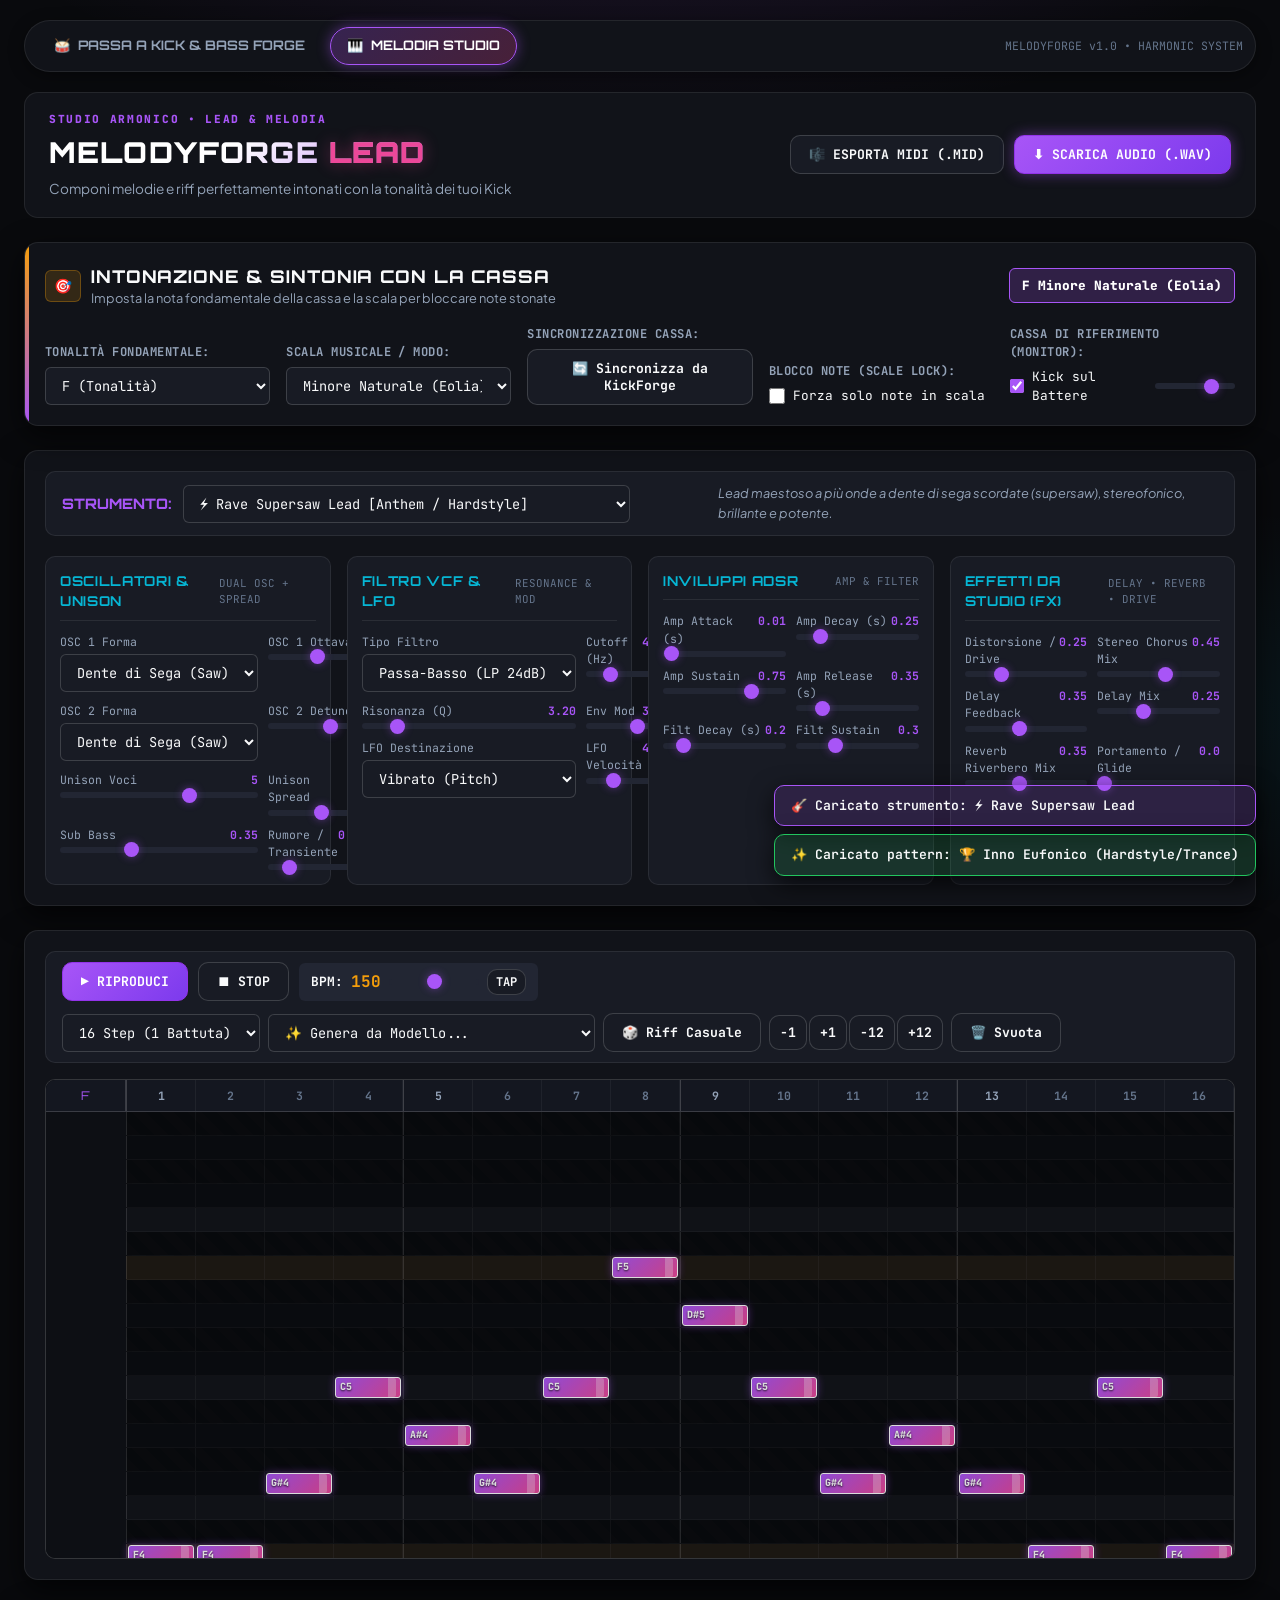
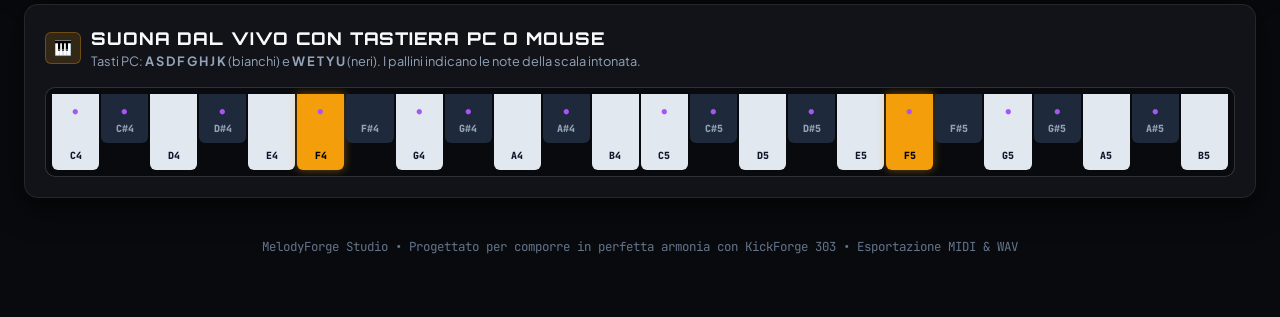
==== melodia/index.html @ 1dca4da7 "Aggiunta cartella melodia: MelodyForge Studio per melodie intonate ai kick con piano roll, simulator" ====
<!DOCTYPE html>
<html lang="it">
<head>
  <meta charset="UTF-8">
  <meta name="viewport" content="width=device-width, initial-scale=1.0">
  <title>MelodyForge Studio - Melodie Intonate ai Kick, Synth & Piano Roll</title>
  <meta name="description" content="Sintetizzatore polifonico, piano roll e generatore di melodie perfettamente intonate ai colpi di cassa (Kick) per Hardstyle, Techno, Acid e Trance.">

  <!-- Google Fonts: Plus Jakarta Sans, JetBrains Mono, Orbitron -->
  <link rel="preconnect" href="https://fonts.googleapis.com">
  <link rel="preconnect" href="https://fonts.gstatic.com" crossorigin>
  <link href="https://fonts.googleapis.com/css2?family=JetBrains+Mono:wght@400;500;700;800&family=Orbitron:wght@600;800;900&family=Plus+Jakarta+Sans:wght@400;500;600;700;800&display=swap" rel="stylesheet">

  <link rel="stylesheet" href="style.css">
</head>
<body>
  <div class="app-wrapper">

    <!-- ============================================== -->
    <!-- STUDIO NAVIGATION BAR (COMMUTATORE AMBIENTI)   -->
    <!-- ============================================== -->
    <nav class="studio-nav-bar">
      <div class="studio-nav-links">
        <a href="../index.html" class="studio-nav-tab" title="Torna allo studio per creare e scolpire casse e linee di basso">
          <span>🥁</span> PASSA A KICK & BASS FORGE
        </a>
        <a href="index.html" class="studio-nav-tab active" title="Studio melodia e armonia corrente">
          <span>🎹</span> MELODIA STUDIO
        </a>
      </div>
      <span class="studio-nav-tag">MELODYFORGE v1.0 • HARMONIC SYSTEM</span>
    </nav>

    <!-- ============================================== -->
    <!-- INTESTAZIONE PRINCIPALE & AZIONI               -->
    <!-- ============================================== -->
    <header class="top-header">
      <div class="brand-section">
        <div class="brand-badge">STUDIO ARMONICO • LEAD & MELODIA</div>
        <h1 class="brand-title">MELODYFORGE <span class="highlight-lead">LEAD</span></h1>
        <span class="brand-subtitle">Componi melodie e riff perfettamente intonati con la tonalità dei tuoi Kick</span>
      </div>

      <div class="header-actions">
        <button id="export-midi-btn" class="btn btn-secondary" title="Scarica il file .mid per trascinarlo dentro Ableton, FL Studio, Logic o Cubase">
          <span class="btn-icon">🎼</span> ESPORTA MIDI (.MID)
        </button>
        <button id="export-wav-btn" class="btn btn-primary btn-glow" title="Rendering audio ad alta definizione del loop melodico">
          <span class="btn-icon">⬇</span> SCARICA AUDIO (.WAV)
        </button>
      </div>
    </header>

    <!-- ============================================== -->
    <!-- PANNELLO ARMONIA & INTONAZIONE CASSA           -->
    <!-- ============================================== -->
    <section class="harmony-card">
      <div class="card-header-row">
        <div class="card-title-group">
          <span class="section-icon-badge">🎯</span>
          <div>
            <h2 class="section-title">INTONAZIONE & SINTONIA CON LA CASSA</h2>
            <p class="section-sub">Imposta la nota fondamentale della cassa e la scala per bloccare note stonate</p>
          </div>
        </div>

        <div id="current-tuning-badge" class="badge-highlight">
          Fa (F) Minore Naturale
        </div>
      </div>

      <div class="harmony-grid">
        <div class="control-field">
          <label class="control-label" for="melody-root-select">Tonalità Fondamentale:</label>
          <select id="melody-root-select" class="select-input" aria-label="Tonalità fondamentale"></select>
        </div>

        <div class="control-field">
          <label class="control-label" for="melody-scale-select">Scala Musicale / Modo:</label>
          <select id="melody-scale-select" class="select-input" aria-label="Scala musicale"></select>
        </div>

        <div class="control-field">
          <label class="control-label">Sincronizzazione Cassa:</label>
          <button id="sync-kick-btn" class="btn btn-secondary" title="Legge automaticamente la tonalità e il BPM dall'ultima cassa usata in KickForge">
            🔄 Sincronizza da KickForge
          </button>
        </div>

        <div class="control-field">
          <label class="control-label">Blocco Note (Scale Lock):</label>
          <label class="toggle-label">
            <input type="checkbox" id="scale-lock-toggle" class="toggle-checkbox">
            Forza solo note in scala
          </label>
        </div>

        <div class="control-field">
          <label class="control-label">Cassa di Riferimento (Monitor):</label>
          <div style="display:flex; align-items:center; gap:12px;">
            <label class="toggle-label" title="Suona un colpo di cassa intonato sul battere per testare il groove">
              <input type="checkbox" id="kick-ref-toggle" class="toggle-checkbox" checked>
              Kick sul Battere
            </label>
            <input type="range" id="kick-ref-vol" class="range-slider" min="0" max="1" step="0.05" value="0.75" style="width: 80px;" title="Volume cassa di prova">
          </div>
        </div>
      </div>
    </section>

    <!-- ============================================== -->
    <!-- RACK STRUMENTO & SOUND DESIGN (DSP)            -->
    <!-- ============================================== -->
    <section class="synth-rack-card">
      <div class="preset-banner">
        <div class="preset-selector-group">
          <span style="font-family: var(--font-brand); font-size: 0.9rem; font-weight:800; color:var(--accent-melody);">STRUMENTO:</span>
          <select id="melody-instrument-select" class="select-input" style="min-width: 260px;"></select>
        </div>
        <p id="instrument-description" class="instrument-desc">Caricamento caratteristiche timbriche dello strumento...</p>
      </div>

      <div class="rack-modules-grid">
        <!-- MODULO 1: OSCILLATORI & UNISON -->
        <div class="module-card">
          <div class="module-header">
            <span class="module-title">OSCILLATORI & UNISON</span>
            <span class="module-tag">DUAL OSC + SPREAD</span>
          </div>

          <div class="knob-grid">
            <div class="slider-group">
              <div class="slider-label-row">
                <span>OSC 1 Forma</span>
              </div>
              <select id="osc1-wave" class="select-input">
                <option value="sawtooth">Dente di Sega (Saw)</option>
                <option value="square">Quadra (Square)</option>
                <option value="triangle">Triangolare</option>
                <option value="sine">Sinusoidale</option>
              </select>
            </div>

            <div class="slider-group">
              <div class="slider-label-row">
                <span>OSC 1 Ottava</span>
                <span id="osc1-octave-val" class="slider-val">0</span>
              </div>
              <input type="range" id="osc1-octave" class="range-slider" min="-2" max="2" step="1" value="0">
            </div>

            <div class="slider-group">
              <div class="slider-label-row">
                <span>OSC 2 Forma</span>
              </div>
              <select id="osc2-wave" class="select-input">
                <option value="sawtooth">Dente di Sega (Saw)</option>
                <option value="square" selected>Quadra (Square)</option>
                <option value="triangle">Triangolare</option>
                <option value="sine">Sinusoidale</option>
              </select>
            </div>

            <div class="slider-group">
              <div class="slider-label-row">
                <span>OSC 2 Detune</span>
                <span id="osc2-detune-val" class="slider-val">7</span>
              </div>
              <input type="range" id="osc2-detune" class="range-slider" min="-25" max="25" step="1" value="7">
            </div>

            <div class="slider-group">
              <div class="slider-label-row">
                <span>Unison Voci</span>
                <span id="unison-voices-val" class="slider-val">3</span>
              </div>
              <input type="range" id="unison-voices" class="range-slider" min="1" max="7" step="1" value="3">
            </div>

            <div class="slider-group">
              <div class="slider-label-row">
                <span>Unison Spread</span>
                <span id="unison-detune-val" class="slider-val">18</span>
              </div>
              <input type="range" id="unison-detune" class="range-slider" min="0" max="40" step="1" value="18">
            </div>

            <div class="slider-group">
              <div class="slider-label-row">
                <span>Sub Bass</span>
                <span id="sub-level-val" class="slider-val">0.3</span>
              </div>
              <input type="range" id="sub-level" class="range-slider" min="0" max="1" step="0.05" value="0.3">
            </div>

            <div class="slider-group">
              <div class="slider-label-row">
                <span>Rumore / Transiente</span>
                <span id="noise-level-val" class="slider-val">0.04</span>
              </div>
              <input type="range" id="noise-level" class="range-slider" min="0" max="0.3" step="0.01" value="0.04">
            </div>
          </div>
        </div>

        <!-- MODULO 2: FILTRO VCF & MODULAZIONE -->
        <div class="module-card">
          <div class="module-header">
            <span class="module-title">FILTRO VCF & LFO</span>
            <span class="module-tag">RESONANCE & MOD</span>
          </div>

          <div class="knob-grid">
            <div class="slider-group">
              <div class="slider-label-row">
                <span>Tipo Filtro</span>
              </div>
              <select id="filter-type" class="select-input">
                <option value="lowpass">Passa-Basso (LP 24dB)</option>
                <option value="bandpass">Passa-Banda (BP)</option>
                <option value="highpass">Passa-Alto (HP)</option>
              </select>
            </div>

            <div class="slider-group">
              <div class="slider-label-row">
                <span>Cutoff (Hz)</span>
                <span id="filter-cutoff-val" class="slider-val">3500</span>
              </div>
              <input type="range" id="filter-cutoff" class="range-slider" min="100" max="16000" step="100" value="3500">
            </div>

            <div class="slider-group">
              <div class="slider-label-row">
                <span>Risonanza (Q)</span>
                <span id="filter-resonance-val" class="slider-val">3.0</span>
              </div>
              <input type="range" id="filter-resonance" class="range-slider" min="0.5" max="18" step="0.5" value="3.0">
            </div>

            <div class="slider-group">
              <div class="slider-label-row">
                <span>Env Mod</span>
                <span id="filter-env-amt-val" class="slider-val">3000</span>
              </div>
              <input type="range" id="filter-env-amt" class="range-slider" min="-6000" max="8000" step="200" value="3000">
            </div>

            <div class="slider-group">
              <div class="slider-label-row">
                <span>LFO Destinazione</span>
              </div>
              <select id="lfo-target" class="select-input">
                <option value="pitch">Vibrato (Pitch)</option>
                <option value="cutoff">Filtro Cutoff (Wah)</option>
                <option value="amp">Tremolo (Ampiezza)</option>
                <option value="none">Spento (Nessuno)</option>
              </select>
            </div>

            <div class="slider-group">
              <div class="slider-label-row">
                <span>LFO Velocità</span>
                <span id="lfo-rate-val" class="slider-val">4.5</span>
              </div>
              <input type="range" id="lfo-rate" class="range-slider" min="0.2" max="15" step="0.2" value="4.5">
            </div>
          </div>
        </div>

        <!-- MODULO 3: INVILUPPI ADSR -->
        <div class="module-card">
          <div class="module-header">
            <span class="module-title">INVILUPPI ADSR</span>
            <span class="module-tag">AMP & FILTER</span>
          </div>

          <div class="knob-grid">
            <div class="slider-group">
              <div class="slider-label-row">
                <span>Amp Attack (s)</span>
                <span id="amp-attack-val" class="slider-val">0.005</span>
              </div>
              <input type="range" id="amp-attack" class="range-slider" min="0.001" max="1.0" step="0.005" value="0.005">
            </div>

            <div class="slider-group">
              <div class="slider-label-row">
                <span>Amp Decay (s)</span>
                <span id="amp-decay-val" class="slider-val">0.25</span>
              </div>
              <input type="range" id="amp-decay" class="range-slider" min="0.02" max="1.5" step="0.02" value="0.25">
            </div>

            <div class="slider-group">
              <div class="slider-label-row">
                <span>Amp Sustain</span>
                <span id="amp-sustain-val" class="slider-val">0.7</span>
              </div>
              <input type="range" id="amp-sustain" class="range-slider" min="0" max="1" step="0.05" value="0.7">
            </div>

            <div class="slider-group">
              <div class="slider-label-row">
                <span>Amp Release (s)</span>
                <span id="amp-release-val" class="slider-val">0.35</span>
              </div>
              <input type="range" id="amp-release" class="range-slider" min="0.02" max="2.0" step="0.05" value="0.35">
            </div>

            <div class="slider-group">
              <div class="slider-label-row">
                <span>Filt Decay (s)</span>
                <span id="filt-decay-val" class="slider-val">0.2</span>
              </div>
              <input type="range" id="filt-decay" class="range-slider" min="0.02" max="1.5" step="0.02" value="0.2">
            </div>

            <div class="slider-group">
              <div class="slider-label-row">
                <span>Filt Sustain</span>
                <span id="filt-sustain-val" class="slider-val">0.3</span>
              </div>
              <input type="range" id="filt-sustain" class="range-slider" min="0" max="1" step="0.05" value="0.3">
            </div>
          </div>
        </div>

        <!-- MODULO 4: FX RACK DA STUDIO -->
        <div class="module-card">
          <div class="module-header">
            <span class="module-title">EFFETTI DA STUDIO (FX)</span>
            <span class="module-tag">DELAY • REVERB • DRIVE</span>
          </div>

          <div class="knob-grid">
            <div class="slider-group">
              <div class="slider-label-row">
                <span>Distorsione / Drive</span>
                <span id="dist-drive-val" class="slider-val">0.2</span>
              </div>
              <input type="range" id="dist-drive" class="range-slider" min="0" max="0.9" step="0.05" value="0.2">
            </div>

            <div class="slider-group">
              <div class="slider-label-row">
                <span>Stereo Chorus Mix</span>
                <span id="chorus-mix-val" class="slider-val">0.35</span>
              </div>
              <input type="range" id="chorus-mix" class="range-slider" min="0" max="0.8" step="0.05" value="0.35">
            </div>

            <div class="slider-group">
              <div class="slider-label-row">
                <span>Delay Feedback</span>
                <span id="delay-feedback-val" class="slider-val">0.35</span>
              </div>
              <input type="range" id="delay-feedback" class="range-slider" min="0" max="0.8" step="0.05" value="0.35">
            </div>

            <div class="slider-group">
              <div class="slider-label-row">
                <span>Delay Mix</span>
                <span id="delay-mix-val" class="slider-val">0.25</span>
              </div>
              <input type="range" id="delay-mix" class="range-slider" min="0" max="0.7" step="0.05" value="0.25">
            </div>

            <div class="slider-group">
              <div class="slider-label-row">
                <span>Reverb Riverbero Mix</span>
                <span id="reverb-mix-val" class="slider-val">0.3</span>
              </div>
              <input type="range" id="reverb-mix" class="range-slider" min="0" max="0.8" step="0.05" value="0.3">
            </div>

            <div class="slider-group">
              <div class="slider-label-row">
                <span>Portamento / Glide</span>
                <span id="glide-time-val" class="slider-val">0.0</span>
              </div>
              <input type="range" id="glide-time" class="range-slider" min="0" max="0.15" step="0.01" value="0.0">
            </div>
          </div>
        </div>
      </div>
    </section>

    <!-- ============================================== -->
    <!-- PIANO ROLL STUDIO & SEQUENCER                  -->
    <!-- ============================================== -->
    <section class="pianoroll-card">
      <div class="sequencer-toolbar">
        <div class="transport-controls">
          <button id="melody-play-btn" class="btn btn-primary" title="Avvia o metti in pausa la riproduzione del loop">
            <span class="btn-icon">▶</span> RIPRODUCI
          </button>
          <button id="melody-stop-btn" class="btn btn-secondary" title="Ferma la riproduzione e resetta il cursore all'inizio">
            <span class="btn-icon">⏹</span> STOP
          </button>

          <div class="bpm-badge-box">
            <span>BPM:</span>
            <span id="melody-bpm-display" class="bpm-number">150</span>
            <input type="range" id="melody-bpm-input" class="range-slider" min="60" max="240" step="1" value="150" style="width: 90px;">
            <button id="tap-tempo-btn" class="btn btn-secondary" style="padding:4px 8px; font-size:0.75rem;" title="Clicca a ritmo per impostare il tempo">TAP</button>
          </div>
        </div>

        <div class="tools-group">
          <select id="steps-selector" class="select-input" title="Durata del pattern">
            <option value="16">16 Step (1 Battuta)</option>
            <option value="32">32 Step (2 Battute)</option>
          </select>

          <select id="melody-template-select" class="select-input" title="Carica pattern melodici intonati">
            <option value="">✨ Genera da Modello...</option>
            <option value="euphoric_anthem">🏆 Inno Eufonico (Hardstyle/Trance)</option>
            <option value="dark_techno_riff">⚡ Riff Dark Techno Ipnotico</option>
            <option value="cyberpunk_arp">🌆 Arpeggio Cyberpunk Drive</option>
            <option value="acid_hook">🧪 Hook Acido 303 Groove</option>
            <option value="ambient_harmony">🌌 Accordo Sostenuto</option>
          </select>

          <button id="random-melody-btn" class="btn btn-secondary" title="Genera un nuovo riff casuale rigorosamente in scala">
            🎲 Riff Casuale
          </button>

          <div style="display:flex; gap:2px;">
            <button class="btn btn-secondary" data-transpose="-1" title="Trasponi di -1 semitono" style="padding:8px 10px;">-1</button>
            <button class="btn btn-secondary" data-transpose="1" title="Trasponi di +1 semitono" style="padding:8px 10px;">+1</button>
            <button class="btn btn-secondary" data-transpose="-12" title="Trasponi un'ottava sotto" style="padding:8px 10px;">-12</button>
            <button class="btn btn-secondary" data-transpose="12" title="Trasponi un'ottava sopra" style="padding:8px 10px;">+12</button>
          </div>

          <button id="clear-melody-btn" class="btn btn-secondary" title="Cancella tutte le note">
            🗑️ Svuota
          </button>
        </div>
      </div>

      <!-- Area Piano Roll Interattiva -->
      <div class="pianoroll-outer-scroll">
        <div id="pianoroll-container"></div>
      </div>
    </section>

    <!-- ============================================== -->
    <!-- TASTIERA VIRTUALE INTERATTIVA (LIVE JAMMING)   -->
    <!-- ============================================== -->
    <section class="virtual-keyboard-card">
      <div class="card-header-row">
        <div class="card-title-group">
          <span class="section-icon-badge">🎹</span>
          <div>
            <h3 class="section-title">SUONA DAL VIVO CON TASTIERA PC O MOUSE</h3>
            <p class="section-sub">Tasti PC: <b>A S D F G H J K</b> (bianchi) e <b>W E T Y U</b> (neri). I pallini indicano le note della scala intonata.</p>
          </div>
        </div>
      </div>

      <div id="virtual-keyboard-container"></div>
    </section>

    <!-- Footer -->
    <footer class="studio-footer">
      MelodyForge Studio • Progettato per comporre in perfetta armonia con KickForge 303 • Esportazione MIDI & WAV
    </footer>
  </div>

  <!-- Toast Container -->
  <div id="toast-container"></div>

  <!-- Script Modulare dell'App Melodia -->
  <script type="module" src="js/melody-app.js"></script>
</body>
</html>
---- melodia/style.css ----
/* ==========================================================================
   MELODYFORGE STUDIO - DESIGN SYSTEM & STYLESHEET
   Sintetizzatore Melodico Polifonico & Piano Roll Intonato con i Kick
   ========================================================================== */

:root {
  /* Palette Principale */
  --bg-core: #090a0d;
  --bg-surface-1: #111319;
  --bg-surface-2: #181b24;
  --bg-surface-3: #222633;
  --bg-surface-active: #2d3345;

  --border-subtle: rgba(255, 255, 255, 0.08);
  --border-medium: rgba(255, 255, 255, 0.16);
  --border-highlight: rgba(255, 255, 255, 0.3);

  /* Accenti Melodia & Sintesi */
  --accent-melody: #a855f7;       /* Viola Melodia */
  --accent-melody-glow: rgba(168, 85, 247, 0.45);
  --accent-cyan: #06b6d4;         /* Ciano Armonia / Sub */
  --accent-cyan-glow: rgba(6, 182, 212, 0.45);
  --accent-pink: #ec4899;         /* Magenta Lead / Synth */
  --accent-pink-glow: rgba(236, 72, 153, 0.45);
  --accent-amber: #f59e0b;        /* Oro Cassa Intonata */
  --accent-amber-glow: rgba(245, 158, 11, 0.45);
  --accent-green: #22c55e;        /* Verde 303 */

  /* Testo */
  --text-primary: #f9fafb;
  --text-secondary: #94a3b8;
  --text-muted: #64748b;

  --font-main: 'Plus Jakarta Sans', -apple-system, BlinkMacSystemFont, sans-serif;
  --font-mono: 'JetBrains Mono', monospace;
  --font-brand: 'Orbitron', sans-serif;

  --radius-sm: 6px;
  --radius-md: 10px;
  --radius-lg: 14px;
  --radius-full: 9999px;
  --shadow-panel: 0 10px 30px rgba(0, 0, 0, 0.65);
}

*, *::before, *::after {
  box-sizing: border-box;
  margin: 0;
  padding: 0;
}

body {
  background-color: var(--bg-core);
  color: var(--text-primary);
  font-family: var(--font-main);
  min-height: 100vh;
  line-height: 1.5;
  -webkit-font-smoothing: antialiased;
  background-image: 
    radial-gradient(ellipse 80% 50% at 50% -20%, rgba(168, 85, 247, 0.15), transparent 70%),
    radial-gradient(ellipse 60% 40% at 90% 80%, rgba(6, 182, 212, 0.08), transparent 60%);
  background-attachment: fixed;
}

.app-wrapper {
  max-width: 1440px;
  margin: 0 auto;
  padding: 20px 24px 60px;
}

/* ==========================================================================
   STUDIO NAVIGATION BAR
   ========================================================================== */
.studio-nav-bar {
  display: flex;
  align-items: center;
  justify-content: space-between;
  background: var(--bg-surface-1);
  border: 1px solid var(--border-subtle);
  border-radius: var(--radius-full);
  padding: 6px 12px;
  margin-bottom: 20px;
  box-shadow: 0 4px 16px rgba(0,0,0,0.4);
}

.studio-nav-links {
  display: flex;
  gap: 8px;
  align-items: center;
}

.studio-nav-tab {
  display: inline-flex;
  align-items: center;
  gap: 8px;
  padding: 8px 16px;
  border-radius: var(--radius-full);
  font-size: 0.82rem;
  font-weight: 700;
  font-family: var(--font-brand);
  text-decoration: none;
  color: var(--text-secondary);
  transition: all 0.2s ease;
  border: 1px solid transparent;
}

.studio-nav-tab:hover {
  color: var(--text-primary);
  background: var(--bg-surface-2);
}

.studio-nav-tab.active {
  background: linear-gradient(135deg, rgba(168, 85, 247, 0.25), rgba(236, 72, 153, 0.25));
  border-color: var(--accent-melody);
  color: #fff;
  box-shadow: 0 0 14px var(--accent-melody-glow);
}

.studio-nav-tag {
  font-family: var(--font-mono);
  font-size: 0.72rem;
  color: var(--text-muted);
}

/* ==========================================================================
   TOP HEADER
   ========================================================================== */
.top-header {
  display: flex;
  align-items: center;
  justify-content: space-between;
  flex-wrap: wrap;
  gap: 16px;
  background: var(--bg-surface-1);
  border: 1px solid var(--border-subtle);
  border-radius: var(--radius-lg);
  padding: 18px 24px;
  margin-bottom: 24px;
}

.brand-section {
  display: flex;
  flex-direction: column;
  gap: 4px;
}

.brand-badge {
  font-family: var(--font-mono);
  font-size: 0.7rem;
  font-weight: 800;
  letter-spacing: 0.15em;
  color: var(--accent-melody);
  text-transform: uppercase;
}

.brand-title {
  font-family: var(--font-brand);
  font-size: 1.8rem;
  font-weight: 900;
  letter-spacing: 0.04em;
  background: linear-gradient(135deg, #ffffff 40%, var(--accent-melody) 100%);
  -webkit-background-clip: text;
  -webkit-text-fill-color: transparent;
}

.highlight-lead {
  color: var(--accent-pink);
  -webkit-text-fill-color: var(--accent-pink);
  text-shadow: 0 0 16px var(--accent-pink-glow);
}

.brand-subtitle {
  font-size: 0.85rem;
  color: var(--text-secondary);
}

.header-actions {
  display: flex;
  gap: 10px;
  flex-wrap: wrap;
}

/* Pulsanti Generici */
.btn {
  display: inline-flex;
  align-items: center;
  justify-content: center;
  gap: 8px;
  font-family: var(--font-mono);
  font-size: 0.82rem;
  font-weight: 700;
  padding: 10px 18px;
  border-radius: var(--radius-md);
  border: 1px solid var(--border-medium);
  cursor: pointer;
  text-decoration: none;
  transition: all 0.2s ease;
  user-select: none;
}

.btn-primary {
  background: linear-gradient(135deg, var(--accent-melody), #7c3aed);
  border-color: #9333ea;
  color: #fff;
}

.btn-primary:hover {
  transform: translateY(-1px);
  box-shadow: 0 4px 18px var(--accent-melody-glow);
}

.btn-secondary {
  background: var(--bg-surface-2);
  color: var(--text-primary);
  border-color: var(--border-medium);
}

.btn-secondary:hover {
  background: var(--bg-surface-3);
  border-color: var(--border-highlight);
}

.btn-glow {
  box-shadow: 0 0 14px var(--accent-melody-glow);
}

.btn-active-glow {
  background: linear-gradient(135deg, #ef4444, #dc2626) !important;
  box-shadow: 0 0 18px rgba(239, 68, 68, 0.6) !important;
  border-color: #f87171 !important;
}

/* ==========================================================================
   PANNELLO ARMONIA & INTONAZIONE CASSA
   ========================================================================== */
.harmony-card {
  background: var(--bg-surface-1);
  border: 1px solid var(--border-subtle);
  border-radius: var(--radius-lg);
  padding: 20px;
  margin-bottom: 24px;
  position: relative;
  overflow: hidden;
  box-shadow: var(--shadow-panel);
}

.harmony-card::before {
  content: "";
  position: absolute;
  top: 0;
  left: 0;
  width: 4px;
  height: 100%;
  background: linear-gradient(to bottom, var(--accent-amber), var(--accent-melody));
}

.card-header-row {
  display: flex;
  align-items: center;
  justify-content: space-between;
  flex-wrap: wrap;
  gap: 12px;
  margin-bottom: 16px;
}

.card-title-group {
  display: flex;
  align-items: center;
  gap: 10px;
}

.section-icon-badge {
  background: rgba(245, 158, 11, 0.15);
  color: var(--accent-amber);
  border: 1px solid rgba(245, 158, 11, 0.3);
  padding: 4px 8px;
  border-radius: var(--radius-sm);
  font-size: 0.9rem;
}

.section-title {
  font-family: var(--font-brand);
  font-size: 1.1rem;
  font-weight: 800;
  letter-spacing: 0.05em;
}

.section-sub {
  font-size: 0.8rem;
  color: var(--text-secondary);
}

.harmony-grid {
  display: grid;
  grid-template-columns: repeat(auto-fit, minmax(220px, 1fr));
  gap: 16px;
  align-items: flex-end;
}

.control-field {
  display: flex;
  flex-direction: column;
  gap: 6px;
}

.control-label {
  font-family: var(--font-mono);
  font-size: 0.76rem;
  font-weight: 700;
  color: var(--text-secondary);
  text-transform: uppercase;
  letter-spacing: 0.04em;
  display: flex;
  justify-content: space-between;
}

.select-input, .text-input {
  background: var(--bg-surface-2);
  border: 1px solid var(--border-medium);
  border-radius: var(--radius-sm);
  color: var(--text-primary);
  font-family: var(--font-mono);
  font-size: 0.85rem;
  padding: 8px 12px;
  outline: none;
  transition: all 0.2s ease;
}

.select-input:focus, .text-input:focus {
  border-color: var(--accent-melody);
  box-shadow: 0 0 8px var(--accent-melody-glow);
}

.badge-highlight {
  font-family: var(--font-mono);
  font-size: 0.8rem;
  font-weight: 800;
  background: rgba(168, 85, 247, 0.2);
  border: 1px solid var(--accent-melody);
  color: #fff;
  padding: 7px 12px;
  border-radius: var(--radius-sm);
  display: inline-flex;
  align-items: center;
  gap: 6px;
}

.toggle-label {
  display: inline-flex;
  align-items: center;
  gap: 8px;
  font-family: var(--font-mono);
  font-size: 0.8rem;
  color: var(--text-primary);
  cursor: pointer;
  user-select: none;
}

.toggle-checkbox {
  accent-color: var(--accent-melody);
  width: 16px;
  height: 16px;
  cursor: pointer;
}

/* ==========================================================================
   RACK STRUMENTO & SOUND DESIGN (DSP)
   ========================================================================== */
.synth-rack-card {
  background: var(--bg-surface-1);
  border: 1px solid var(--border-subtle);
  border-radius: var(--radius-lg);
  padding: 20px;
  margin-bottom: 24px;
  box-shadow: var(--shadow-panel);
}

.preset-banner {
  background: var(--bg-surface-2);
  border: 1px solid var(--border-subtle);
  border-radius: var(--radius-md);
  padding: 12px 16px;
  display: flex;
  align-items: center;
  justify-content: space-between;
  flex-wrap: wrap;
  gap: 12px;
  margin-bottom: 20px;
}

.preset-selector-group {
  display: flex;
  align-items: center;
  gap: 12px;
  flex: 1;
}

.instrument-desc {
  font-size: 0.8rem;
  color: var(--text-secondary);
  font-style: italic;
  max-width: 500px;
}

.rack-modules-grid {
  display: grid;
  grid-template-columns: repeat(auto-fit, minmax(280px, 1fr));
  gap: 16px;
}

.module-card {
  background: var(--bg-surface-2);
  border: 1px solid var(--border-subtle);
  border-radius: var(--radius-md);
  padding: 14px;
  display: flex;
  flex-direction: column;
  gap: 12px;
}

.module-header {
  display: flex;
  align-items: center;
  justify-content: space-between;
  border-bottom: 1px solid var(--border-subtle);
  padding-bottom: 8px;
}

.module-title {
  font-family: var(--font-brand);
  font-size: 0.85rem;
  font-weight: 700;
  letter-spacing: 0.05em;
  color: var(--accent-cyan);
}

.module-tag {
  font-family: var(--font-mono);
  font-size: 0.68rem;
  color: var(--text-muted);
}

.knob-grid {
  display: grid;
  grid-template-columns: 1fr 1fr;
  gap: 10px;
}

.slider-group {
  display: flex;
  flex-direction: column;
  gap: 4px;
}

.slider-group.full-width {
  grid-column: span 2;
}

.slider-label-row {
  display: flex;
  justify-content: space-between;
  font-family: var(--font-mono);
  font-size: 0.72rem;
  color: var(--text-secondary);
}

.slider-val {
  color: var(--accent-melody);
  font-weight: 700;
}

.range-slider {
  -webkit-appearance: none;
  width: 100%;
  height: 6px;
  border-radius: 3px;
  background: var(--bg-surface-3);
  outline: none;
  transition: background 0.2s;
}

.range-slider::-webkit-slider-thumb {
  -webkit-appearance: none;
  width: 15px;
  height: 15px;
  border-radius: 50%;
  background: var(--accent-melody);
  cursor: pointer;
  box-shadow: 0 0 8px var(--accent-melody-glow);
  transition: transform 0.1s;
}

.range-slider::-webkit-slider-thumb:hover {
  transform: scale(1.2);
}

/* ==========================================================================
   PIANO ROLL STUDIO & SEQUENCER
   ========================================================================== */
.pianoroll-card {
  background: var(--bg-surface-1);
  border: 1px solid var(--border-subtle);
  border-radius: var(--radius-lg);
  padding: 20px;
  margin-bottom: 24px;
  box-shadow: var(--shadow-panel);
}

.sequencer-toolbar {
  display: flex;
  align-items: center;
  justify-content: space-between;
  flex-wrap: wrap;
  gap: 12px;
  background: var(--bg-surface-2);
  border: 1px solid var(--border-subtle);
  border-radius: var(--radius-md);
  padding: 10px 16px;
  margin-bottom: 16px;
}

.transport-controls {
  display: flex;
  align-items: center;
  gap: 10px;
}

.bpm-badge-box {
  display: flex;
  align-items: center;
  gap: 8px;
  background: var(--bg-surface-3);
  padding: 6px 12px;
  border-radius: var(--radius-sm);
  font-family: var(--font-mono);
  font-size: 0.8rem;
  font-weight: 700;
}

.bpm-number {
  color: var(--accent-amber);
  font-size: 1rem;
}

.tools-group {
  display: flex;
  align-items: center;
  gap: 8px;
  flex-wrap: wrap;
}

/* Contenitore Piano Roll Scrollabile */
.pianoroll-outer-scroll {
  overflow-x: auto;
  overflow-y: auto;
  max-height: 480px;
  border: 1px solid var(--border-medium);
  border-radius: var(--radius-md);
  background: #0d0f14;
}

.pianoroll-wrapper {
  display: grid;
  grid-template-columns: 80px 1fr;
  width: 100%;
  min-width: 780px;
}

.pianoroll-corner-header {
  grid-column: 1;
  grid-row: 1;
  background: #141720;
  border-bottom: 1px solid var(--border-medium);
  border-right: 1px solid var(--border-medium);
  height: 32px;
  display: flex;
  align-items: center;
  justify-content: center;
  font-family: var(--font-brand);
  font-size: 0.75rem;
  color: var(--accent-melody);
  position: sticky;
  left: 0;
  top: 0;
  z-index: 10;
}

.pianoroll-steps-header {
  grid-column: 2;
  grid-row: 1;
  display: flex;
  height: 32px;
  background: #141720;
  border-bottom: 1px solid var(--border-medium);
  position: sticky;
  top: 0;
  z-index: 9;
}

.pr-step-badge {
  flex: 1;
  display: flex;
  align-items: center;
  justify-content: center;
  font-family: var(--font-mono);
  font-size: 0.72rem;
  font-weight: 700;
  color: var(--text-muted);
  border-right: 1px solid rgba(255, 255, 255, 0.05);
  transition: all 0.1s;
}

.pr-step-badge.pr-beat-start {
  border-left: 1px solid rgba(255, 255, 255, 0.18);
  color: var(--text-secondary);
}

.pr-step-badge.active {
  background: var(--accent-melody-glow);
  color: #fff;
  border-bottom: 2px solid var(--accent-melody);
}

.pianoroll-keyboard-col {
  grid-column: 1;
  grid-row: 2;
  display: flex;
  flex-direction: column;
  position: sticky;
  left: 0;
  z-index: 8;
  background: #141720;
  border-right: 1px solid var(--border-medium);
}

.pr-key {
  height: 24px;
  display: flex;
  align-items: center;
  justify-content: space-between;
  padding: 0 6px;
  font-family: var(--font-mono);
  font-size: 0.68rem;
  font-weight: 700;
  cursor: pointer;
  user-select: none;
  border-bottom: 1px solid rgba(255, 255, 255, 0.04);
  transition: background 0.1s;
}

.pr-key-white {
  background: #1e2230;
  color: #e2e8f0;
}

.pr-key-black {
  background: #0f1117;
  color: #94a3b8;
}

.pr-key-root {
  background: rgba(245, 158, 11, 0.25) !important;
  color: var(--accent-amber) !important;
  border-left: 3px solid var(--accent-amber);
}

.pr-key-in-scale {
  font-weight: 800;
}

.pr-key-out-scale {
  opacity: 0.45;
}

.pr-key:hover {
  filter: brightness(1.3);
}

.pr-root-dot {
  color: var(--accent-amber);
  font-size: 0.75rem;
}

.pianoroll-grid-body {
  grid-column: 2;
  grid-row: 2;
  display: flex;
  flex-direction: column;
}

.pr-row {
  height: 24px;
  display: flex;
  border-bottom: 1px solid rgba(255, 255, 255, 0.03);
}

.pr-row-white {
  background: rgba(255, 255, 255, 0.015);
}

.pr-row-black {
  background: rgba(0, 0, 0, 0.25);
}

.pr-row-root {
  background: rgba(245, 158, 11, 0.06);
}

.pr-row-in-scale {
  /* Note intonate */
}

.pr-row-out-scale {
  background: repeating-linear-gradient(
    45deg,
    rgba(0, 0, 0, 0.3),
    rgba(0, 0, 0, 0.3) 10px,
    rgba(0, 0, 0, 0.4) 10px,
    rgba(0, 0, 0, 0.4) 20px
  );
}

.pr-cell {
  flex: 1;
  height: 100%;
  border-right: 1px solid rgba(255, 255, 255, 0.04);
  position: relative;
  cursor: pointer;
  transition: background 0.05s;
}

.pr-cell.pr-beat-cell {
  border-left: 1px solid rgba(255, 255, 255, 0.12);
}

.pr-cell:hover {
  background: rgba(168, 85, 247, 0.15);
}

.pr-cell.playhead-active {
  background: rgba(6, 182, 212, 0.15);
  border-right: 1px solid var(--accent-cyan);
}

/* Blocco Nota */
.pr-note-block {
  position: absolute;
  top: 1px;
  left: 1px;
  right: 1px;
  bottom: 1px;
  background: linear-gradient(135deg, var(--accent-melody), var(--accent-pink));
  border: 1px solid #fff;
  border-radius: 3px;
  box-shadow: 0 0 8px var(--accent-melody-glow);
  display: flex;
  align-items: center;
  justify-content: space-between;
  padding: 0 4px;
  z-index: 2;
  cursor: pointer;
}

.pr-note-label {
  font-family: var(--font-mono);
  font-size: 0.62rem;
  font-weight: 800;
  color: #fff;
  text-shadow: 0 1px 2px rgba(0,0,0,0.8);
  pointer-events: none;
}

.pr-note-gate-handle {
  width: 8px;
  height: 100%;
  cursor: ew-resize;
  background: rgba(255, 255, 255, 0.3);
  border-radius: 0 2px 2px 0;
}

/* ==========================================================================
   TASTIERA VIRTUALE INTERATTIVA (LIVE JAMMING)
   ========================================================================== */
.virtual-keyboard-card {
  background: var(--bg-surface-1);
  border: 1px solid var(--border-subtle);
  border-radius: var(--radius-lg);
  padding: 20px;
  margin-bottom: 24px;
  box-shadow: var(--shadow-panel);
}

.vk-keys-wrapper {
  display: flex;
  height: 90px;
  background: #090a0d;
  border: 1px solid var(--border-medium);
  border-radius: var(--radius-md);
  padding: 6px;
  overflow-x: auto;
  user-select: none;
  gap: 2px;
}

.vk-key {
  flex: 1;
  min-width: 24px;
  height: 100%;
  border-radius: 0 0 var(--radius-sm) var(--radius-sm);
  display: flex;
  align-items: flex-end;
  justify-content: center;
  padding-bottom: 6px;
  cursor: pointer;
  transition: all 0.1s ease;
  position: relative;
}

.vk-key-white {
  background: #e2e8f0;
  color: #0f172a;
}

.vk-key-black {
  background: #1e293b;
  color: #94a3b8;
  height: 65%;
  z-index: 2;
}

.vk-key-root {
  background: var(--accent-amber) !important;
  color: #000 !important;
  box-shadow: 0 0 10px var(--accent-amber-glow);
}

.vk-key-in-scale::after {
  content: "•";
  position: absolute;
  top: 4px;
  color: var(--accent-melody);
  font-size: 1rem;
}

.vk-key:hover {
  filter: brightness(1.2);
}

.vk-key.vk-pressed {
  transform: translateY(2px);
  background: var(--accent-pink) !important;
  color: #fff !important;
  box-shadow: 0 0 16px var(--accent-pink-glow) !important;
}

.vk-label {
  font-family: var(--font-mono);
  font-size: 0.62rem;
  font-weight: 800;
  pointer-events: none;
}

/* ==========================================================================
   TOAST NOTIFICATIONS
   ========================================================================== */
#toast-container {
  position: fixed;
  bottom: 24px;
  right: 24px;
  display: flex;
  flex-direction: column;
  gap: 8px;
  z-index: 99999;
}

.app-toast {
  background: var(--bg-surface-2);
  border: 1px solid var(--border-highlight);
  color: var(--text-primary);
  font-family: var(--font-mono);
  font-size: 0.82rem;
  font-weight: 600;
  padding: 10px 16px;
  border-radius: var(--radius-md);
  box-shadow: 0 8px 24px rgba(0, 0, 0, 0.7);
  display: flex;
  align-items: center;
  gap: 10px;
  animation: toastIn 0.3s ease forwards;
}

.app-toast-success {
  border-color: var(--accent-green);
  background: rgba(34, 197, 94, 0.15);
}

.app-toast-warning {
  border-color: var(--accent-amber);
  background: rgba(245, 158, 11, 0.15);
}

.app-toast-info {
  border-color: var(--accent-melody);
  background: rgba(168, 85, 247, 0.15);
}

@keyframes toastIn {
  from { opacity: 0; transform: translateY(12px); }
  to { opacity: 1; transform: translateY(0); }
}

.toast-fade-out {
  opacity: 0;
  transform: translateY(12px);
  transition: all 0.4s ease;
}

/* ==========================================================================
   FOOTER
   ========================================================================== */
.studio-footer {
  text-align: center;
  font-size: 0.78rem;
  color: var(--text-muted);
  margin-top: 40px;
  font-family: var(--font-mono);
}
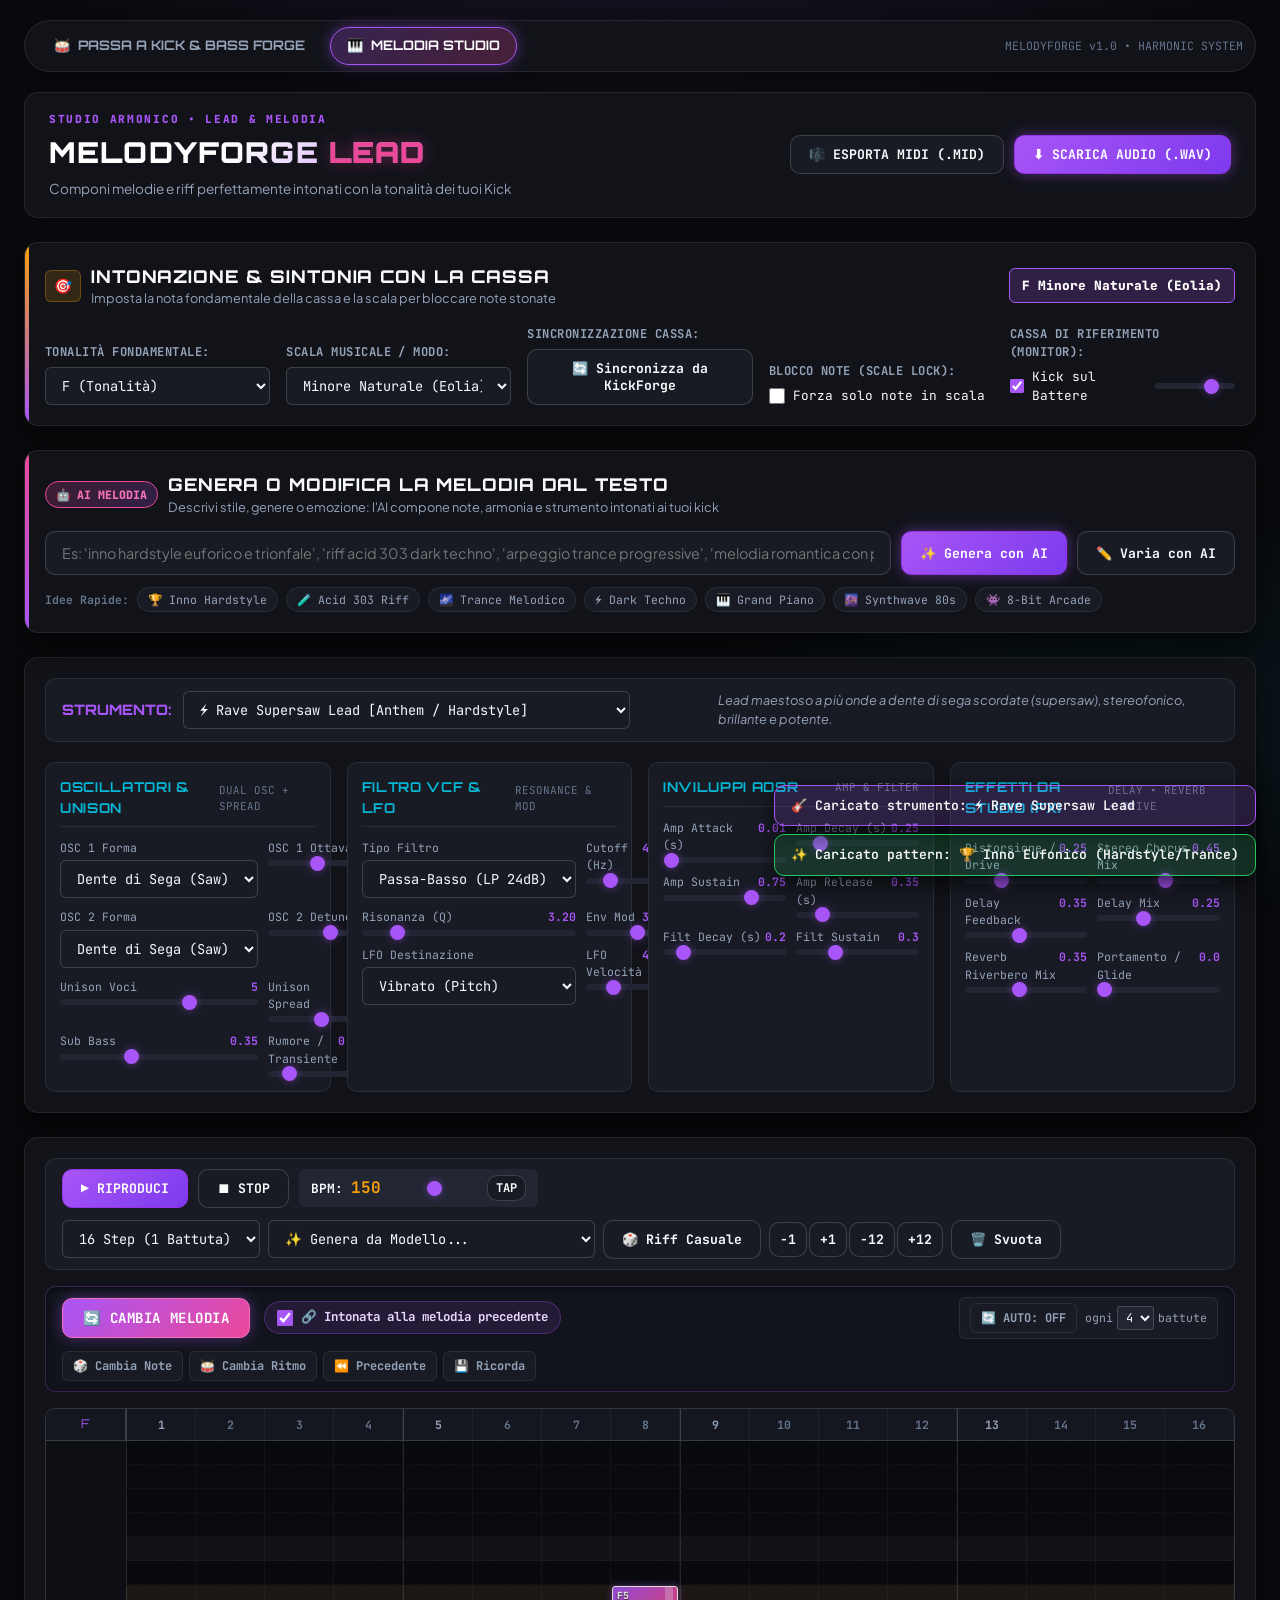
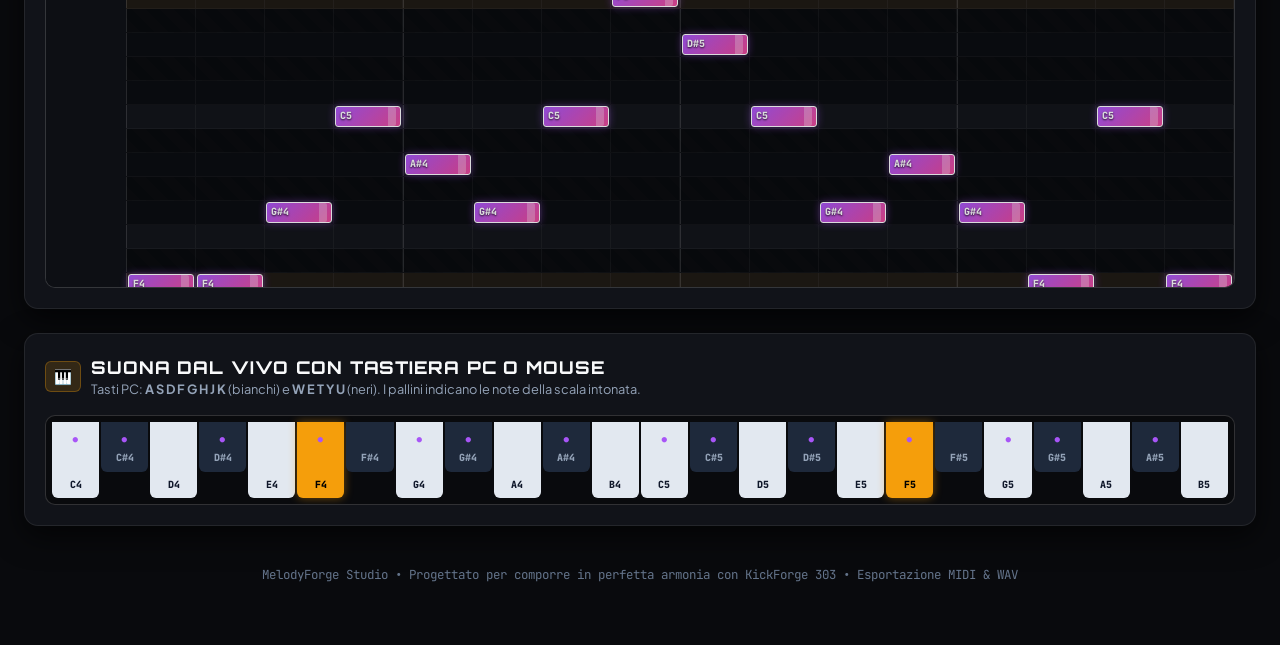
==== commit 3e48a9c4: "Aggiunto generatore melodia con AI, pulsante Cambia Melodia con checkbox intonata alla precedente e " ====
--- a/melodia/index.html
+++ b/melodia/index.html
@@ -109,6 +109,48 @@
     </section>
 
     <!-- ============================================== -->
+    <!-- GENERATORE MELODIA CON AI                      -->
+    <!-- ============================================== -->
+    <section class="ai-generator-card">
+      <div class="ai-gen-header">
+        <div class="card-title-group">
+          <span class="ai-badge">🤖 AI MELODIA</span>
+          <div>
+            <h2 class="section-title">GENERA O MODIFICA LA MELODIA DAL TESTO</h2>
+            <p class="section-sub">Descrivi stile, genere o emozione: l'AI compone note, armonia e strumento intonati ai tuoi kick</p>
+          </div>
+        </div>
+      </div>
+
+      <div class="ai-gen-body">
+        <div class="ai-input-row">
+          <input type="text" id="melody-ai-prompt-input" class="ai-prompt-input"
+                 placeholder="Es: 'inno hardstyle euforico e trionfale', 'riff acid 303 dark techno', 'arpeggio trance progressive', 'melodia romantica con pianoforte'..."
+                 maxlength="600" autocomplete="off">
+          <button id="melody-ai-generate-btn" class="btn btn-primary btn-glow ai-gen-btn" title="Genera una nuova melodia dal testo">
+            <span class="btn-icon">✨</span> Genera con AI
+          </button>
+          <button id="melody-ai-modify-btn" class="btn btn-secondary ai-gen-btn" title="Modifica e varia la melodia attuale in base al testo">
+            <span class="btn-icon">✏️</span> Varia con AI
+          </button>
+        </div>
+
+        <div class="ai-suggestions-row">
+          <span class="ai-sugg-label">Idee Rapide:</span>
+          <button class="ai-chip" data-ai-prompt="inno hardstyle euforico e trionfale">🏆 Inno Hardstyle</button>
+          <button class="ai-chip" data-ai-prompt="riff acid 303 dark techno ipnotico">🧪 Acid 303 Riff</button>
+          <button class="ai-chip" data-ai-prompt="arpeggio trance melodico emozionale">🌌 Trance Melodico</button>
+          <button class="ai-chip" data-ai-prompt="riff dark techno industriale aggressivo">⚡ Dark Techno</button>
+          <button class="ai-chip" data-ai-prompt="melodia pianoforte neoclassica dolce ed epica">🎹 Grand Piano</button>
+          <button class="ai-chip" data-ai-prompt="arpeggio cyberpunk synthwave 80s">🌆 Synthwave 80s</button>
+          <button class="ai-chip" data-ai-prompt="melodia chiptune 8-bit arcade gameboy">👾 8-Bit Arcade</button>
+        </div>
+
+        <div id="melody-ai-status" class="ai-status-msg" style="display:none;"></div>
+      </div>
+    </section>
+
+    <!-- ============================================== -->
     <!-- RACK STRUMENTO & SOUND DESIGN (DSP)            -->
     <!-- ============================================== -->
     <section class="synth-rack-card">
@@ -439,6 +481,40 @@
         </div>
       </div>
 
+      <!-- ============================================== -->
+      <!-- BARRA CAMBIA & EVOLVI MELODIA (INTONATA / AUTO) -->
+      <!-- ============================================== -->
+      <div class="melody-evolve-toolbar">
+        <div class="evolve-main-group">
+          <button id="cambia-melodia-btn" class="btn btn-primary btn-glow btn-cambia-melodia" title="Genera un'altra melodia (intonata alla precedente se la casella è spuntata)">
+            <span class="btn-icon">🔄</span> CAMBIA MELODIA
+          </button>
+
+          <label class="toggle-label tuned-prev-label" title="Se spuntato: genera una melodia intonata e armonicamente collegata alla precedente. Se deselezionato: genera una melodia completamente nuova.">
+            <input type="checkbox" id="keep-tuned-prev-toggle" class="toggle-checkbox" checked>
+            <span>🔗 Intonata alla melodia precedente</span>
+          </label>
+        </div>
+
+        <div class="evolve-auto-group" title="Cambia automaticamente la melodia ogni N battute mentre il loop suona">
+          <button id="auto-melody-toggle-btn" class="btn btn-mini auto-btn">🔄 AUTO: OFF</button>
+          <label class="auto-interval-label">ogni
+            <select id="auto-melody-interval" class="auto-interval-select">
+              <option value="2">2</option>
+              <option value="4" selected>4</option>
+              <option value="8">8</option>
+            </select> battute
+          </label>
+        </div>
+
+        <div class="evolve-quick-group">
+          <button id="cambia-note-btn" class="btn btn-mini btn-secondary" title="Varia le altezze delle note in scala mantenendo il ritmo attuale">🎲 Cambia Note</button>
+          <button id="cambia-ritmo-btn" class="btn btn-mini btn-secondary" title="Varia il ritmo e le sincopi mantenendo le stesse note intonate">🥁 Cambia Ritmo</button>
+          <button id="undo-melody-btn" class="btn btn-mini btn-secondary" title="Torna alla melodia precedente nella cronologia">⏪ Precedente</button>
+          <button id="remember-melody-btn" class="btn btn-mini btn-secondary" title="Fissa questa melodia come punto di partenza per l'evoluzione">💾 Ricorda</button>
+        </div>
+      </div>
+
       <!-- Area Piano Roll Interattiva -->
       <div class="pianoroll-outer-scroll">
         <div id="pianoroll-container"></div>
--- a/melodia/style.css
+++ b/melodia/style.css
@@ -915,6 +915,237 @@
 }
 
 /* ==========================================================================
+   AI GENERATOR MELODIA
+   ========================================================================== */
+.ai-generator-card {
+  background: var(--bg-surface-1);
+  border: 1px solid var(--border-subtle);
+  border-radius: var(--radius-lg);
+  padding: 20px;
+  margin-bottom: 24px;
+  position: relative;
+  overflow: hidden;
+  box-shadow: var(--shadow-panel);
+}
+
+.ai-generator-card::before {
+  content: "";
+  position: absolute;
+  top: 0;
+  left: 0;
+  width: 4px;
+  height: 100%;
+  background: linear-gradient(to bottom, #ec4899, #a855f7);
+}
+
+.ai-badge {
+  font-family: var(--font-mono);
+  font-size: 0.72rem;
+  font-weight: 800;
+  background: linear-gradient(135deg, rgba(236, 72, 153, 0.2), rgba(168, 85, 247, 0.2));
+  border: 1px solid #ec4899;
+  color: #f472b6;
+  padding: 4px 10px;
+  border-radius: var(--radius-full);
+}
+
+.ai-input-row {
+  display: flex;
+  gap: 10px;
+  margin-top: 14px;
+  flex-wrap: wrap;
+}
+
+.ai-prompt-input {
+  flex: 1;
+  min-width: 280px;
+  background: var(--bg-surface-2);
+  border: 1px solid var(--border-medium);
+  border-radius: var(--radius-md);
+  padding: 12px 16px;
+  color: var(--text-primary);
+  font-family: var(--font-main);
+  font-size: 0.9rem;
+  outline: none;
+  transition: all 0.2s ease;
+}
+
+.ai-prompt-input:focus {
+  border-color: #ec4899;
+  box-shadow: 0 0 14px rgba(236, 72, 153, 0.4);
+}
+
+.ai-suggestions-row {
+  display: flex;
+  align-items: center;
+  gap: 8px;
+  flex-wrap: wrap;
+  margin-top: 12px;
+}
+
+.ai-sugg-label {
+  font-family: var(--font-mono);
+  font-size: 0.72rem;
+  color: var(--text-muted);
+  font-weight: 700;
+}
+
+.ai-chip {
+  background: var(--bg-surface-2);
+  border: 1px solid var(--border-subtle);
+  border-radius: var(--radius-full);
+  color: var(--text-secondary);
+  font-family: var(--font-mono);
+  font-size: 0.72rem;
+  padding: 4px 10px;
+  cursor: pointer;
+  transition: all 0.2s ease;
+}
+
+.ai-chip:hover {
+  background: var(--bg-surface-3);
+  color: #fff;
+  border-color: var(--accent-melody);
+}
+
+.ai-status-msg {
+  margin-top: 12px;
+  font-family: var(--font-mono);
+  font-size: 0.8rem;
+  color: var(--accent-melody);
+  padding: 8px 12px;
+  background: rgba(168, 85, 247, 0.1);
+  border-radius: var(--radius-sm);
+  border-left: 3px solid var(--accent-melody);
+}
+
+/* ==========================================================================
+   BARRA CAMBIA & EVOLVI MELODIA (INTONATA / AUTO)
+   ========================================================================== */
+.melody-evolve-toolbar {
+  display: flex;
+  align-items: center;
+  justify-content: space-between;
+  flex-wrap: wrap;
+  gap: 12px;
+  background: #11141c;
+  border: 1px solid rgba(168, 85, 247, 0.25);
+  border-radius: var(--radius-md);
+  padding: 10px 16px;
+  margin-bottom: 16px;
+  box-shadow: inset 0 2px 8px rgba(0,0,0,0.4);
+}
+
+.evolve-main-group {
+  display: flex;
+  align-items: center;
+  gap: 14px;
+  flex-wrap: wrap;
+}
+
+.btn-cambia-melodia {
+  background: linear-gradient(135deg, #a855f7, #ec4899) !important;
+  border-color: #f472b6 !important;
+  font-size: 0.88rem !important;
+  padding: 10px 20px !important;
+  letter-spacing: 0.04em;
+}
+
+.btn-cambia-melodia:hover {
+  box-shadow: 0 0 20px rgba(236, 72, 153, 0.6) !important;
+  transform: translateY(-1px);
+}
+
+.tuned-prev-label {
+  background: rgba(168, 85, 247, 0.12);
+  border: 1px solid rgba(168, 85, 247, 0.3);
+  padding: 6px 12px;
+  border-radius: var(--radius-full);
+  font-size: 0.78rem;
+  font-weight: 700;
+  color: #e9d5ff;
+}
+
+.tuned-prev-label:hover {
+  border-color: var(--accent-melody);
+}
+
+.evolve-auto-group {
+  display: flex;
+  align-items: center;
+  gap: 8px;
+  background: var(--bg-surface-2);
+  padding: 5px 10px;
+  border-radius: var(--radius-sm);
+  border: 1px solid var(--border-subtle);
+}
+
+.auto-btn {
+  font-family: var(--font-mono);
+  font-size: 0.75rem;
+  font-weight: 800;
+  padding: 5px 10px;
+  border-radius: var(--radius-sm);
+  background: var(--bg-surface-3);
+  color: var(--text-secondary);
+  border: 1px solid var(--border-medium);
+  cursor: pointer;
+  transition: all 0.2s ease;
+}
+
+.auto-btn-active {
+  background: linear-gradient(135deg, #22c55e, #16a34a) !important;
+  color: #fff !important;
+  border-color: #4ade80 !important;
+  box-shadow: 0 0 12px rgba(34, 197, 94, 0.5);
+}
+
+.auto-interval-label {
+  font-family: var(--font-mono);
+  font-size: 0.72rem;
+  color: var(--text-secondary);
+  display: flex;
+  align-items: center;
+  gap: 4px;
+}
+
+.auto-interval-select {
+  background: var(--bg-surface-3);
+  border: 1px solid var(--border-medium);
+  color: var(--text-primary);
+  border-radius: 3px;
+  font-family: var(--font-mono);
+  font-size: 0.75rem;
+  padding: 2px 4px;
+}
+
+.evolve-quick-group {
+  display: flex;
+  align-items: center;
+  gap: 6px;
+  flex-wrap: wrap;
+}
+
+.btn-mini {
+  font-family: var(--font-mono);
+  font-size: 0.75rem;
+  font-weight: 700;
+  padding: 6px 10px;
+  border-radius: var(--radius-sm);
+  border: 1px solid var(--border-subtle);
+  background: var(--bg-surface-2);
+  color: var(--text-secondary);
+  cursor: pointer;
+  transition: all 0.15s ease;
+}
+
+.btn-mini:hover {
+  background: var(--bg-surface-3);
+  color: var(--text-primary);
+  border-color: var(--border-highlight);
+}
+
+/* ==========================================================================
    FOOTER
    ========================================================================== */
 .studio-footer {
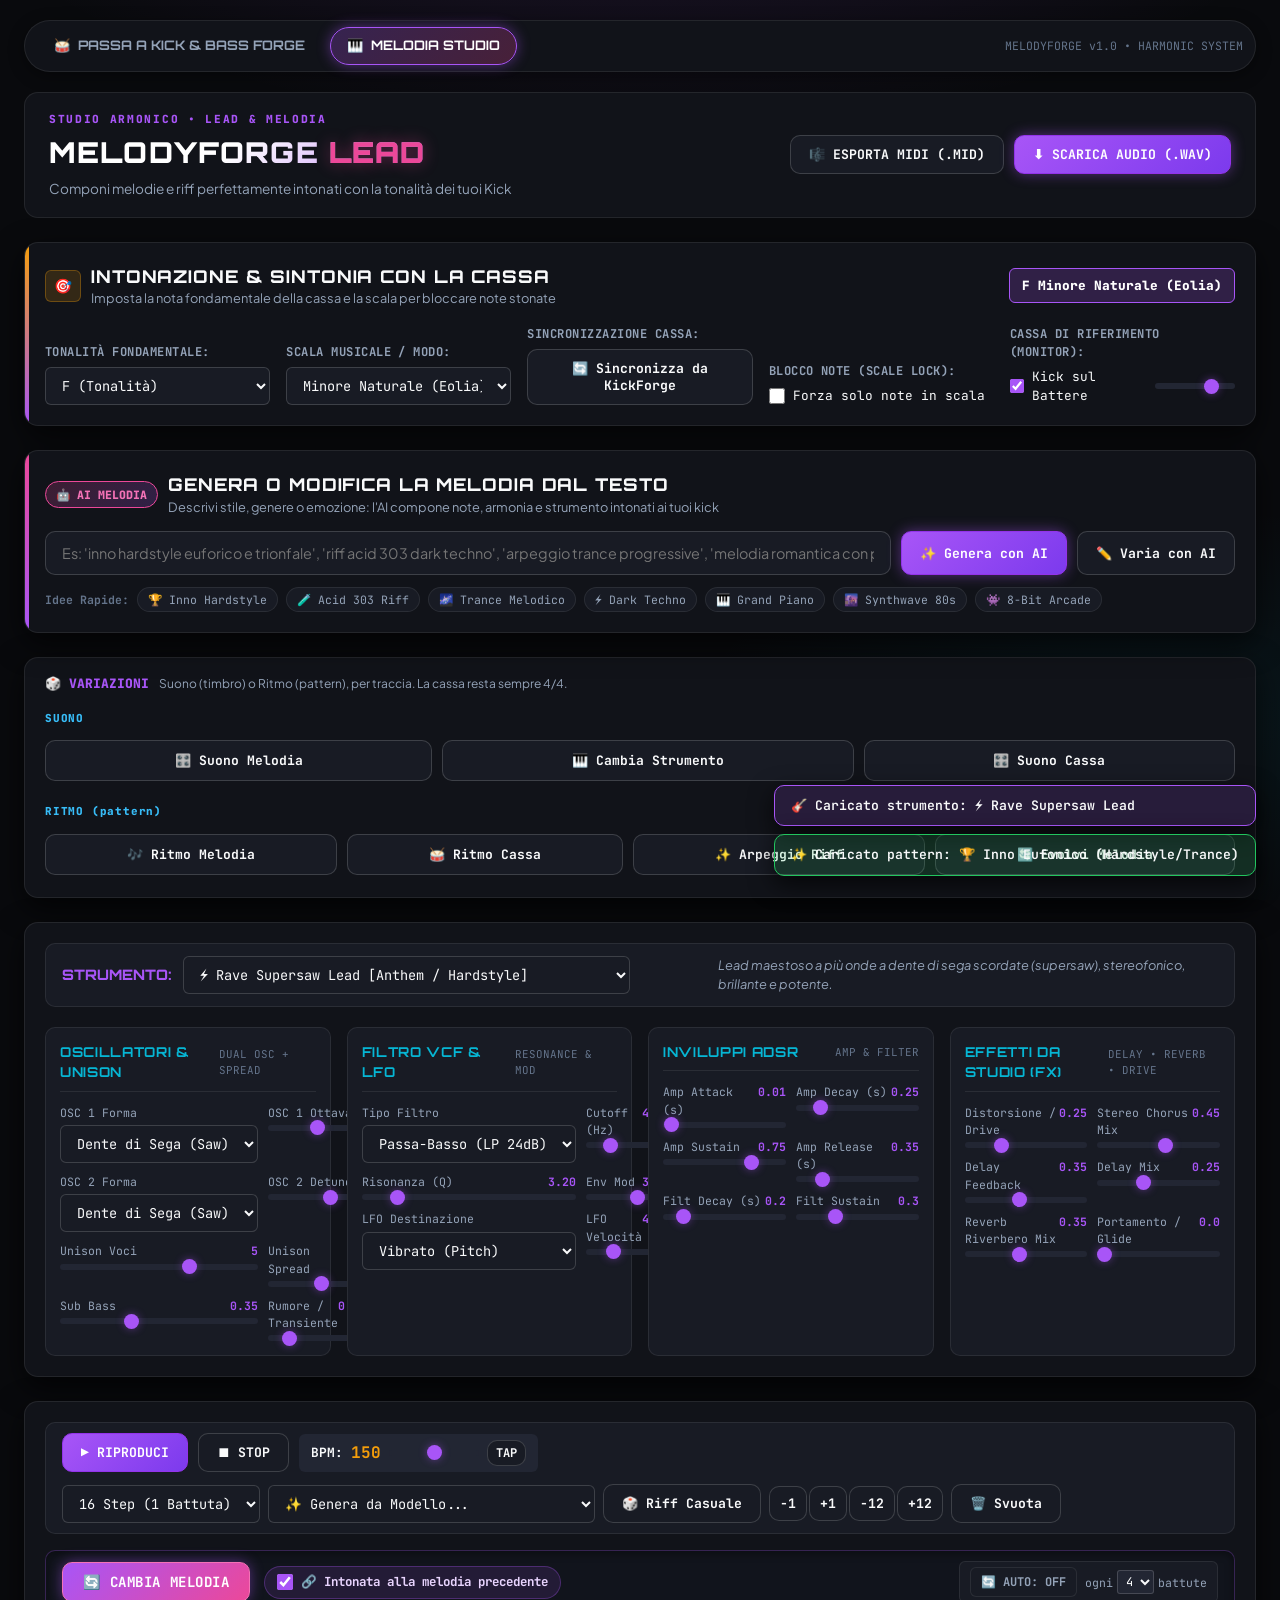
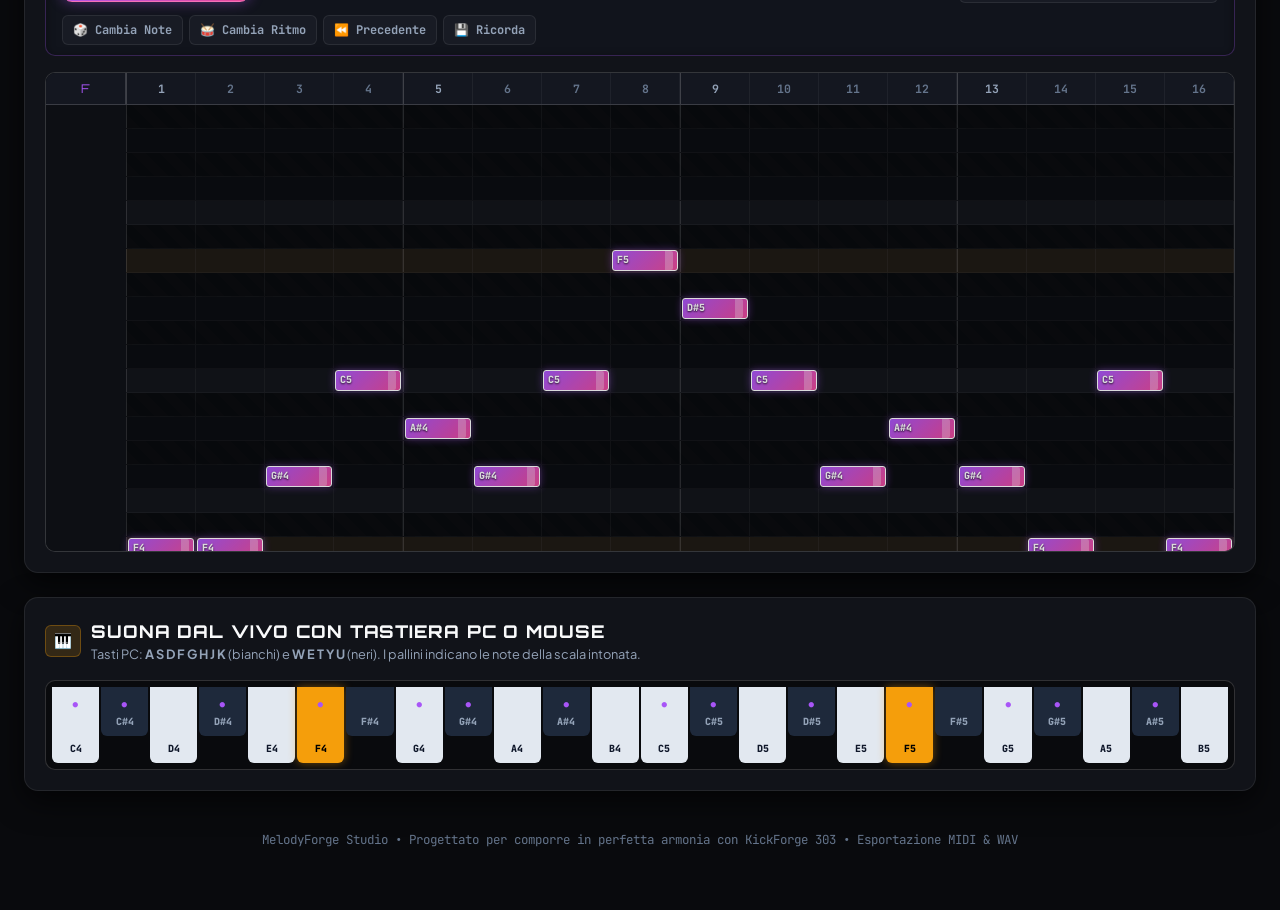
==== commit 9c51947a: "Aggiunto pannello Variazioni (Suono e Ritmo) in MelodyForge conforme alla versione cassa e basso" ====
--- a/melodia/index.html
+++ b/melodia/index.html
@@ -151,6 +151,47 @@
     </section>
 
     <!-- ============================================== -->
+    <!-- PANNELLO VARIAZIONI (SUONO & RITMO)            -->
+    <!-- ============================================== -->
+    <section class="var-panel-card">
+      <div class="var-block">
+        <div class="mixer-head">
+          <span class="var-tag">🎲 VARIAZIONI</span>
+          <span class="mixer-hint">Suono (timbro) o Ritmo (pattern), per traccia. La cassa resta sempre 4/4.</span>
+        </div>
+
+        <div class="var-row-label">SUONO</div>
+        <div class="var-buttons">
+          <button id="var-suono-melodia-btn" class="btn btn-secondary var-btn" title="Varia il timbro attuale del sintetizzatore (filtro, inviluppo, riverbero, chorus, drive)">
+            🎛️ Suono Melodia
+          </button>
+          <button id="var-cambia-strumento-btn" class="btn btn-secondary var-btn" title="Cambia strumento a sorpresa tra i 12 modelli disponibili">
+            🎹 Cambia Strumento
+          </button>
+          <button id="var-suono-cassa-btn" class="btn btn-secondary var-btn" title="Varia il timbro e il punch della cassa di riferimento">
+            🎛️ Suono Cassa
+          </button>
+        </div>
+
+        <div class="var-row-label">RITMO (pattern)</div>
+        <div class="var-buttons">
+          <button id="var-ritmo-melodia-btn" class="btn btn-secondary var-btn" title="Varia le altezze delle note restando rigorosamente in scala con la cassa">
+            🎶 Ritmo Melodia
+          </button>
+          <button id="var-ritmo-cassa-btn" class="btn btn-secondary var-btn" title="Varia il ritmo della cassa di riferimento (4/4, gallop, sincopato)">
+            🥁 Ritmo Cassa
+          </button>
+          <button id="var-arpeggio-btn" class="btn btn-secondary var-btn" title="Trasforma il pattern in un arpeggio continuo a sedicesimi">
+            ✨ Arpeggio Riff
+          </button>
+          <button id="var-evolvi-btn" class="btn btn-secondary var-btn" title="Evolve la melodia intonata alla precedente (se spuntato)">
+            🔄 Evolvi Melodia
+          </button>
+        </div>
+      </div>
+    </section>
+
+    <!-- ============================================== -->
     <!-- RACK STRUMENTO & SOUND DESIGN (DSP)            -->
     <!-- ============================================== -->
     <section class="synth-rack-card">
--- a/melodia/style.css
+++ b/melodia/style.css
@@ -1146,6 +1146,91 @@
 }
 
 /* ==========================================================================
+   PANNELLO VARIAZIONI (COME KICKFORGE 303)
+   ========================================================================== */
+.var-panel-card {
+  margin-bottom: 24px;
+}
+
+.var-block {
+  background: var(--bg-surface-1);
+  border: 1px solid var(--border-subtle);
+  border-radius: var(--radius-lg);
+  padding: 16px 20px;
+  display: flex;
+  flex-direction: column;
+  gap: 12px;
+  box-shadow: var(--shadow-panel);
+}
+
+.mixer-head {
+  display: flex;
+  align-items: baseline;
+  gap: 10px;
+  flex-wrap: wrap;
+}
+
+.var-tag {
+  font-family: var(--font-mono);
+  font-size: 13px;
+  font-weight: 800;
+  color: var(--accent-melody);
+  white-space: nowrap;
+}
+
+.mixer-hint {
+  font-size: 12px;
+  color: var(--text-secondary);
+}
+
+.var-row-label {
+  font-family: var(--font-mono);
+  font-size: 11px;
+  font-weight: 800;
+  letter-spacing: 0.8px;
+  color: #38bdf8;
+  margin: 4px 0 2px;
+}
+
+.var-buttons {
+  display: flex;
+  gap: 10px;
+  flex-wrap: wrap;
+  margin-bottom: 6px;
+}
+
+.var-btn {
+  flex: 1 1 auto;
+  min-width: 140px;
+  padding: 11px 18px;
+  font-size: 13px;
+  font-family: var(--font-mono);
+  font-weight: 700;
+  background: var(--bg-surface-2);
+  border: 1px solid var(--border-medium);
+  border-radius: var(--radius-md);
+  color: var(--text-primary);
+  display: inline-flex;
+  align-items: center;
+  justify-content: center;
+  gap: 8px;
+  cursor: pointer;
+  transition: all 0.18s ease;
+}
+
+.var-btn:hover {
+  background: var(--bg-surface-3);
+  border-color: var(--accent-melody);
+  color: #fff;
+  transform: translateY(-1px);
+  box-shadow: 0 4px 14px var(--accent-melody-glow);
+}
+
+.var-btn:active {
+  transform: translateY(1px);
+}
+
+/* ==========================================================================
    FOOTER
    ========================================================================== */
 .studio-footer {
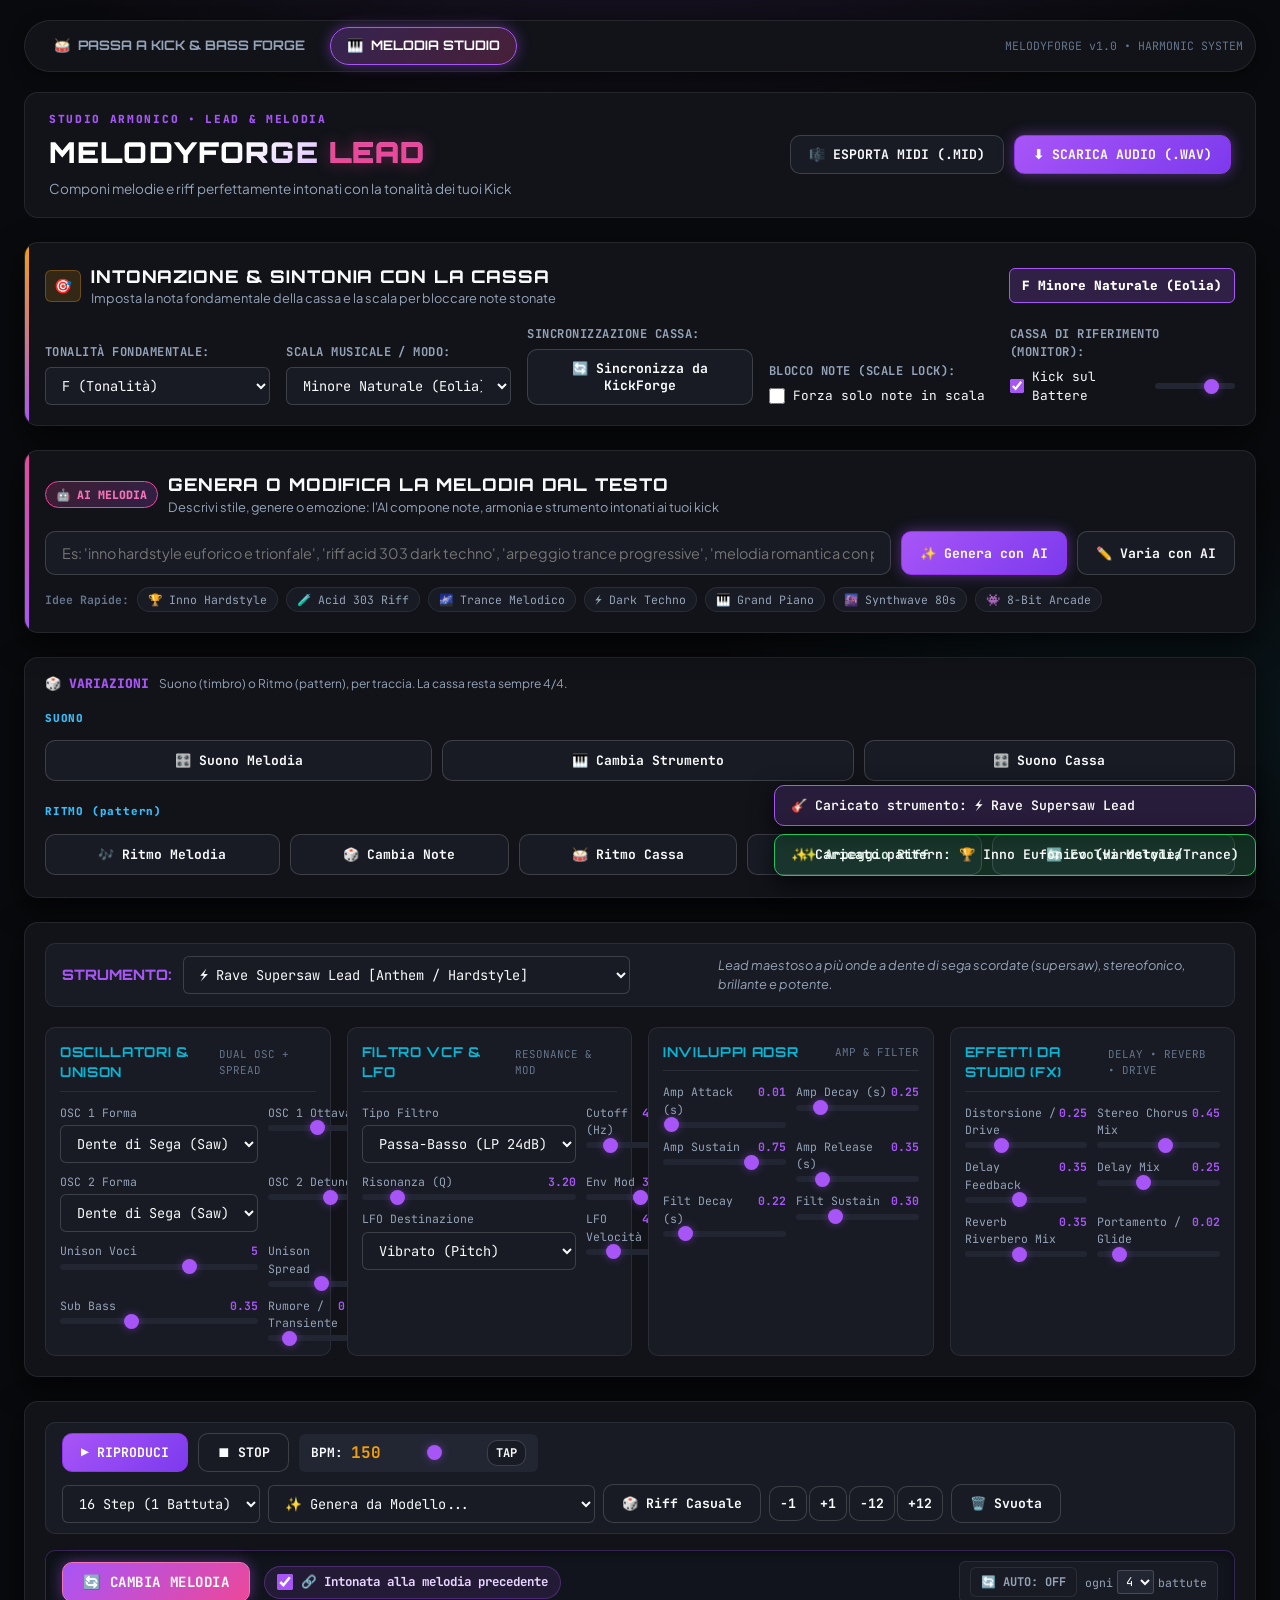
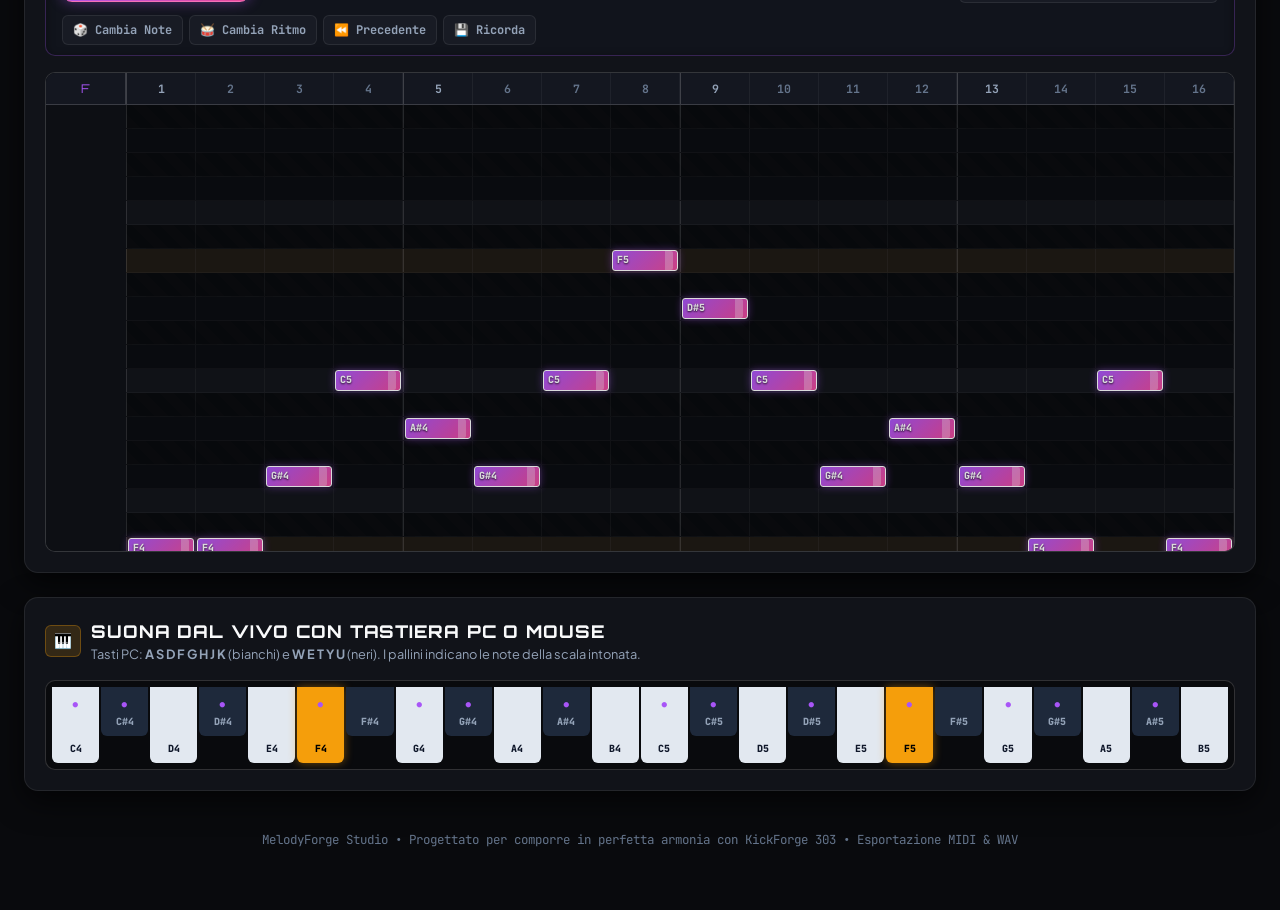
==== commit 9380aba8: "Fix Variazioni panel: add audio init, instant audition previews, correct button bindings and UI knob" ====
--- a/melodia/index.html
+++ b/melodia/index.html
@@ -175,8 +175,11 @@
 
         <div class="var-row-label">RITMO (pattern)</div>
         <div class="var-buttons">
-          <button id="var-ritmo-melodia-btn" class="btn btn-secondary var-btn" title="Varia le altezze delle note restando rigorosamente in scala con la cassa">
+          <button id="var-ritmo-melodia-btn" class="btn btn-secondary var-btn" title="Varia il ritmo, le sincopi e le pause mantenendo le note intonate">
             🎶 Ritmo Melodia
+          </button>
+          <button id="var-cambia-note-btn" class="btn btn-secondary var-btn" title="Varia le altezze delle note restando rigorosamente in scala con la cassa">
+            🎲 Cambia Note
           </button>
           <button id="var-ritmo-cassa-btn" class="btn btn-secondary var-btn" title="Varia il ritmo della cassa di riferimento (4/4, gallop, sincopato)">
             🥁 Ritmo Cassa
